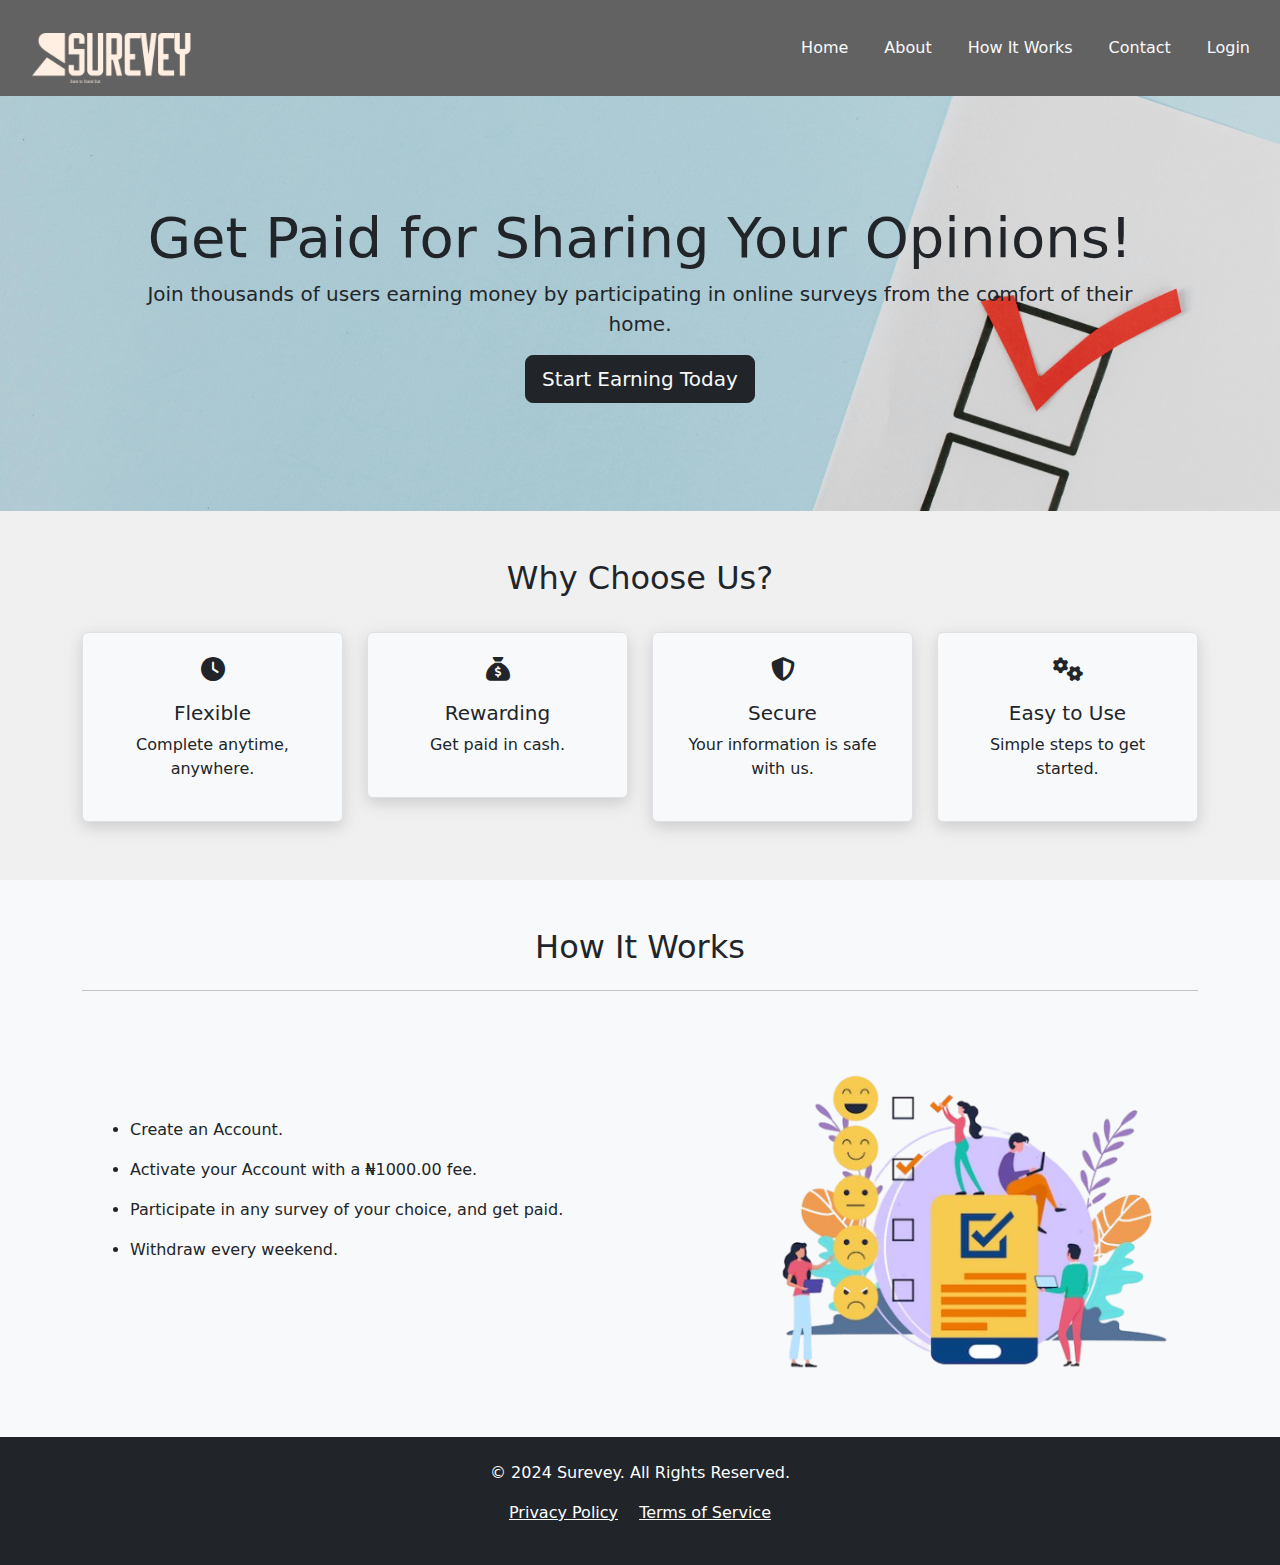
==== index.html @ b8d11f56 "first commit" ====
<!DOCTYPE html>
<html lang="en">
<head>
    <meta charset="UTF-8">
    <meta name="viewport" content="width=device-width, initial-scale=1.0">
    <title>Surevey - Get Paid for Sharing Your Opinions</title>
    <link rel="stylesheet" href="css/all.min.css">
    <link rel="stylesheet" href="css/bootstrap.min.css">
</head>

<style>
    body{
        background-color: #f0f0f0;
    }
    .container-fluid{
        background-color: rgb(99, 98, 98);
    }
    .nav-item{
        margin: 4px 10px;
    }

    .hero{
        background-image: url(images/pexels-tara-winstead-8850709.jpg);
        background-size: cover;
        background-position: 0px 50%;
        background-repeat: no-repeat;
        height: auto;
    }
    
    .hero div{
        padding: 60px;
    }

    .why{
        box-shadow: rgba(174, 174, 174, 0.557) 0px 5px 15px;
        margin: 10px 0px;
    }

    .we{
        display: flex;
        flex-direction: column;
        justify-content: center;

    }
</style>

<body>
    <!-- Header -->
    <header class="bg-light shadow-sm">
        <div class="container-fluid">
            <nav class="navbar navbar-expand-lg">
                <a class="navbar-brand fw-bold" href="index.html">
                    <img src="images/sureveyLogo.png" alt="Logo" height="50px" style="margin: 20px 0px 0px 20px;">
                </a>
                <button class="navbar-toggler bg-warning-subtle" type="button" data-bs-toggle="collapse" data-bs-target="#navbarNav" aria-controls="navbarNav" aria-expanded="false" aria-label="Toggle navigation">
                    <span class="navbar-toggler-icon"></span>
                </button>
                <div class="collapse navbar-collapse" id="navbarNav">
                    <ul class="navbar-nav ms-auto">
                        <li class="nav-item">
                            <a class="nav-link text-light btn btn-dark" href="index.html">Home</a>
                        </li>
                        <li class="nav-item">
                            <a class="nav-link text-light btn btn-dark" href="#about">About</a>
                        </li>
                        <li class="nav-item">
                            <a class="nav-link text-light btn btn-dark" href="#how-it-works">How It Works</a>
                        </li>
                        <li class="nav-item">
                            <a class="nav-link text-light btn btn-dark" href="#contact">Contact</a>
                        </li>
                        <li class="nav-item">
                            <a class="nav-link text-light btn btn-warning" href="UserAuth/login.html">Login</a>
                        </li>
                    </ul>
                </div>
            </nav>
        </div>
    </header>

    <!-- Hero Section -->
    <section class="hero text-dark text-center py-5">
        <div class="container">
            <h1 class="display-4">Get Paid for Sharing Your Opinions!</h1>
            <p class="lead">Join thousands of users earning money by participating in online surveys from the comfort of their home.</p>
            <a href="UserAuth/register.html" class="btn btn-dark btn-lg text-light">Start Earning Today</a>
        </div>
    </section>

    <!-- Benefits Section -->
    <section class="py-5">
        <div class="container">
            <h2 class="text-center mb-4">Why Choose Us?</h2>
            <div class="row text-center">
                <div class="col-md-3">
                    <div class="why bg-light p-4 border rounded">
                        <i class="fa-solid fa-clock" style="font-size: 24px;"></i>
                        <h5 class="mt-3">Flexible</h5>
                        <p>Complete anytime, anywhere.</p>
                    </div>
                </div>
                <div class="col-md-3">
                    <div class="why bg-light p-4 border rounded">
                        <i class="fa-solid fa-sack-dollar" style="font-size: 24px;"></i>
                        <h5 class="mt-3">Rewarding</h5>
                        <p>Get paid in cash.</p>
                    </div>
                </div>
                <div class="col-md-3">
                    <div class="why bg-light p-4 border rounded">
                        <i class="fa-solid fa-shield-halved" style="font-size: 24px;"></i>
                        <h5 class="mt-3">Secure</h5>
                        <p>Your information is safe with us.</p>
                    </div>
                </div>
                <div class="col-md-3">
                    <div class="why bg-light p-4 border rounded">
                        <i class="fa-solid fa-gears" style="font-size: 24px;"></i>
                        <h5 class="mt-3">Easy to Use</h5>
                        <p>Simple steps to get started.</p>
                    </div>
                </div>
            </div>
        </div>
    </section>

    <!-- How It Works Section -->
    <section id="how-it-works" class="bg-light py-5">
        <div class="container">
            <h2 class="text-center mb-4">How It Works</h2>
            <hr>
            <div class="row">
                <div class="col-md-6 we">
                    <div class="p-3">
                        <ul class="">
                            <li>
                                <p>Create an Account.</p>
                            </li>
                            <li>
                                <p>Activate your Account with a &#8358;1000.00 fee.</p>
                            </li>
                            <li>
                                <p>Participate in any survey of your choice, and get paid.</p>
                            </li>
                            <li>
                                <p>Withdraw every weekend.</p>
                            </li>
                        </ul>
                    </div>
                </div>
                <div class="col-md-6 text-center">
                    <div class="p-3">
                        <img src="images/Employee-Satisfaction-Survey-removebg-preview.png" alt="how" height="350px">
                    </div>
                </div>
            </div>
        </div>
    </section>

    <!-- Footer -->
    <footer class="bg-dark text-white py-4">
        <div class="container text-center">
            <p>&copy; 2024 Surevey. All Rights Reserved.</p>
            <p>
                <a href="#" class="text-white me-3">Privacy Policy</a>
                <a href="#" class="text-white">Terms of Service</a>
            </p>
        </div>
    </footer>

    
    <script src="js/bootstrap.js"></script>
</body>
</html>
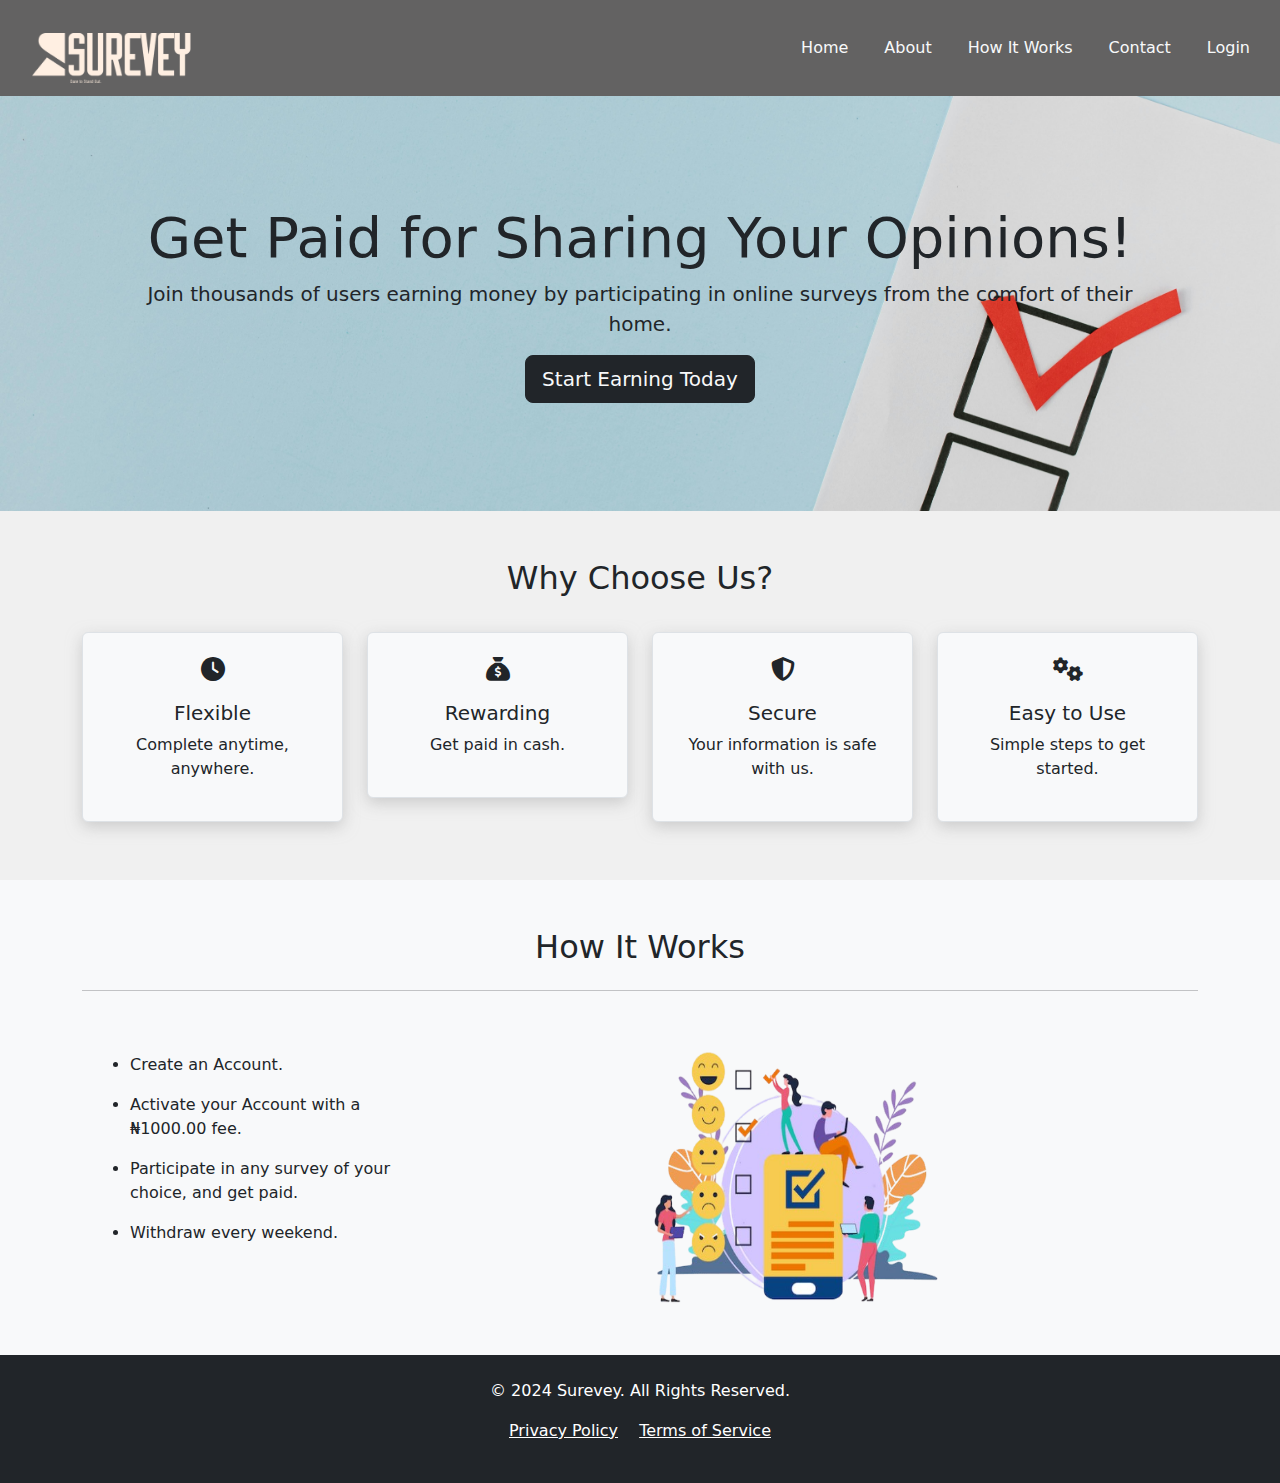
==== commit 4da1c3f1: "added success page" ====
--- a/index.html
+++ b/index.html
@@ -42,6 +42,7 @@
         justify-content: center;
 
     }
+
 </style>
 
 <body>
@@ -130,7 +131,7 @@
             <h2 class="text-center mb-4">How It Works</h2>
             <hr>
             <div class="row">
-                <div class="col-md-6 we">
+                <div class="col-md-4 we">
                     <div class="p-3">
                         <ul class="">
                             <li>
@@ -148,9 +149,9 @@
                         </ul>
                     </div>
                 </div>
-                <div class="col-md-6 text-center">
-                    <div class="p-3">
-                        <img src="images/Employee-Satisfaction-Survey-removebg-preview.png" alt="how" height="350px">
+                <div class="col-md-8 text-center ">
+                    <div>
+                        <img src="images/Employee-Satisfaction-Survey-removebg-preview.png" alt="how" height="300px" width="460px" style="margin-left: -60px;">
                     </div>
                 </div>
             </div>
